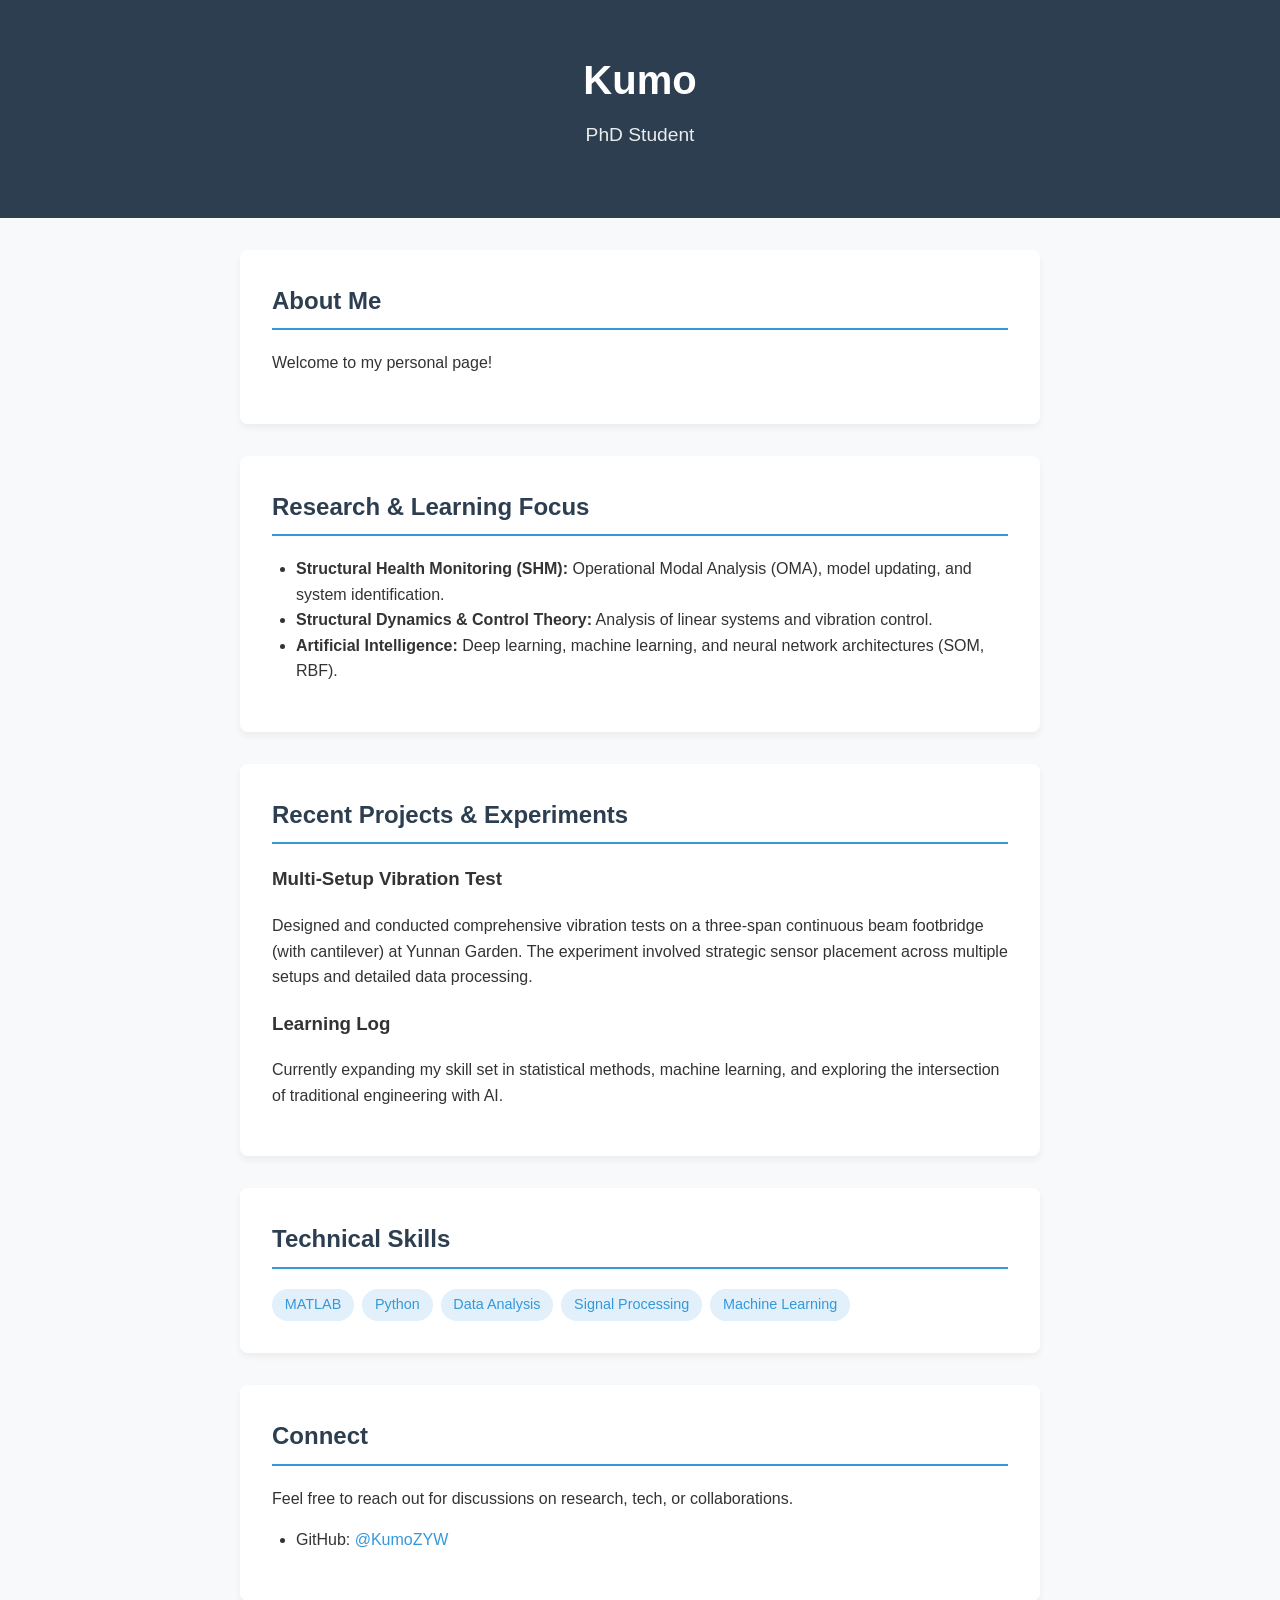
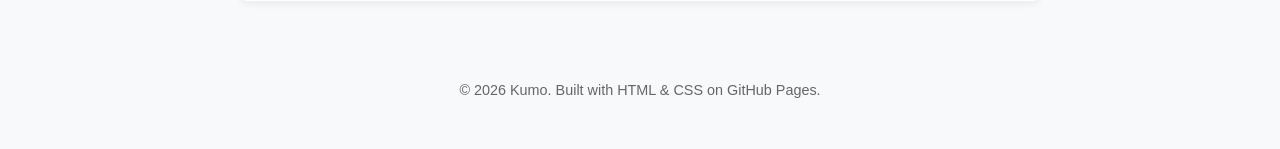
==== index.html @ 6eba7d0b "test Updated personal information and GitHub username." ====
<!DOCTYPE html>
<html lang="zh-CN">
<head>
    <meta charset="UTF-8">
    <meta name="viewport" content="width=device-width, initial-scale=1.0">
    <title>Kumo</title>
    <style>
        :root {
            --primary-color: #2c3e50;
            --secondary-color: #3498db;
            --bg-color: #f8f9fa;
            --text-color: #333;
            --card-bg: #ffffff;
        }
        
        body {
            font-family: 'Segoe UI', Tahoma, Geneva, Verdana, sans-serif;
            line-height: 1.6;
            color: var(--text-color);
            background-color: var(--bg-color);
            margin: 0;
            padding: 0;
        }

        header {
            background-color: var(--primary-color);
            color: white;
            text-align: center;
            padding: 3rem 1rem;
        }

        header h1 {
            margin: 0;
            font-size: 2.5rem;
        }

        header p {
            font-size: 1.2rem;
            opacity: 0.9;
            margin-top: 0.5rem;
        }

        .container {
            max-width: 800px;
            margin: 2rem auto;
            padding: 0 1.5rem;
        }

        .card {
            background: var(--card-bg);
            border-radius: 8px;
            padding: 2rem;
            margin-bottom: 2rem;
            box-shadow: 0 4px 6px rgba(0,0,0,0.05);
            transition: transform 0.3s ease;
        }

        .card:hover {
            transform: translateY(-5px);
        }

        h2 {
            color: var(--primary-color);
            border-bottom: 2px solid var(--secondary-color);
            padding-bottom: 0.5rem;
            margin-top: 0;
        }

        .tag-container {
            display: flex;
            flex-wrap: wrap;
            gap: 0.5rem;
            margin-top: 1rem;
        }

        .tag {
            background-color: #e1f0fa;
            color: var(--secondary-color);
            padding: 0.3rem 0.8rem;
            border-radius: 20px;
            font-size: 0.9rem;
            font-weight: 500;
        }

        ul {
            padding-left: 1.5rem;
        }

        a {
            color: var(--secondary-color);
            text-decoration: none;
        }

        a:hover {
            text-decoration: underline;
        }

        footer {
            text-align: center;
            padding: 2rem;
            color: #666;
            font-size: 0.9rem;
        }
    </style>
</head>
<body>

    <header>
        <h1>Kumo</h1>
        <p>PhD Student</p>
    </header>

    <div class="container">
        <section class="card">
            <h2>About Me</h2>
            <p>Welcome to my personal page! </p>
        </section>

        <section class="card">
            <h2>Research & Learning Focus</h2>
            <ul>
                <li><strong>Structural Health Monitoring (SHM):</strong> Operational Modal Analysis (OMA), model updating, and system identification.</li>
                <li><strong>Structural Dynamics & Control Theory:</strong> Analysis of linear systems and vibration control.</li>
                <li><strong>Artificial Intelligence:</strong> Deep learning, machine learning, and neural network architectures (SOM, RBF).</li>
            </ul>
        </section>

        <section class="card">
            <h2>Recent Projects & Experiments</h2>
            <h3>Multi-Setup Vibration Test</h3>
            <p>Designed and conducted comprehensive vibration tests on a three-span continuous beam footbridge (with cantilever) at Yunnan Garden. The experiment involved strategic sensor placement across multiple setups and detailed data processing.</p>
            
            <h3>Learning Log</h3>
            <p>Currently expanding my skill set in statistical methods, machine learning, and exploring the intersection of traditional engineering with AI.</p>
        </section>

        <section class="card">
            <h2>Technical Skills</h2>
            <div class="tag-container">
                <span class="tag">MATLAB</span>
                <span class="tag">Python</span>
                <span class="tag">Data Analysis</span>
                <span class="tag">Signal Processing</span>
                <span class="tag">Machine Learning</span>
            </div>
        </section>

        <section class="card">
            <h2>Connect</h2>
            <p>Feel free to reach out for discussions on research, tech, or collaborations.</p>
            <ul>
                <li>GitHub: <a href="https://github.com/KumoZYW">@KumoZYW</a></li>
            </ul>
        </section>
    </div>

    <footer>
        <p>&copy; 2026 Kumo. Built with HTML & CSS on GitHub Pages.</p>
    </footer>

</body>
</html>
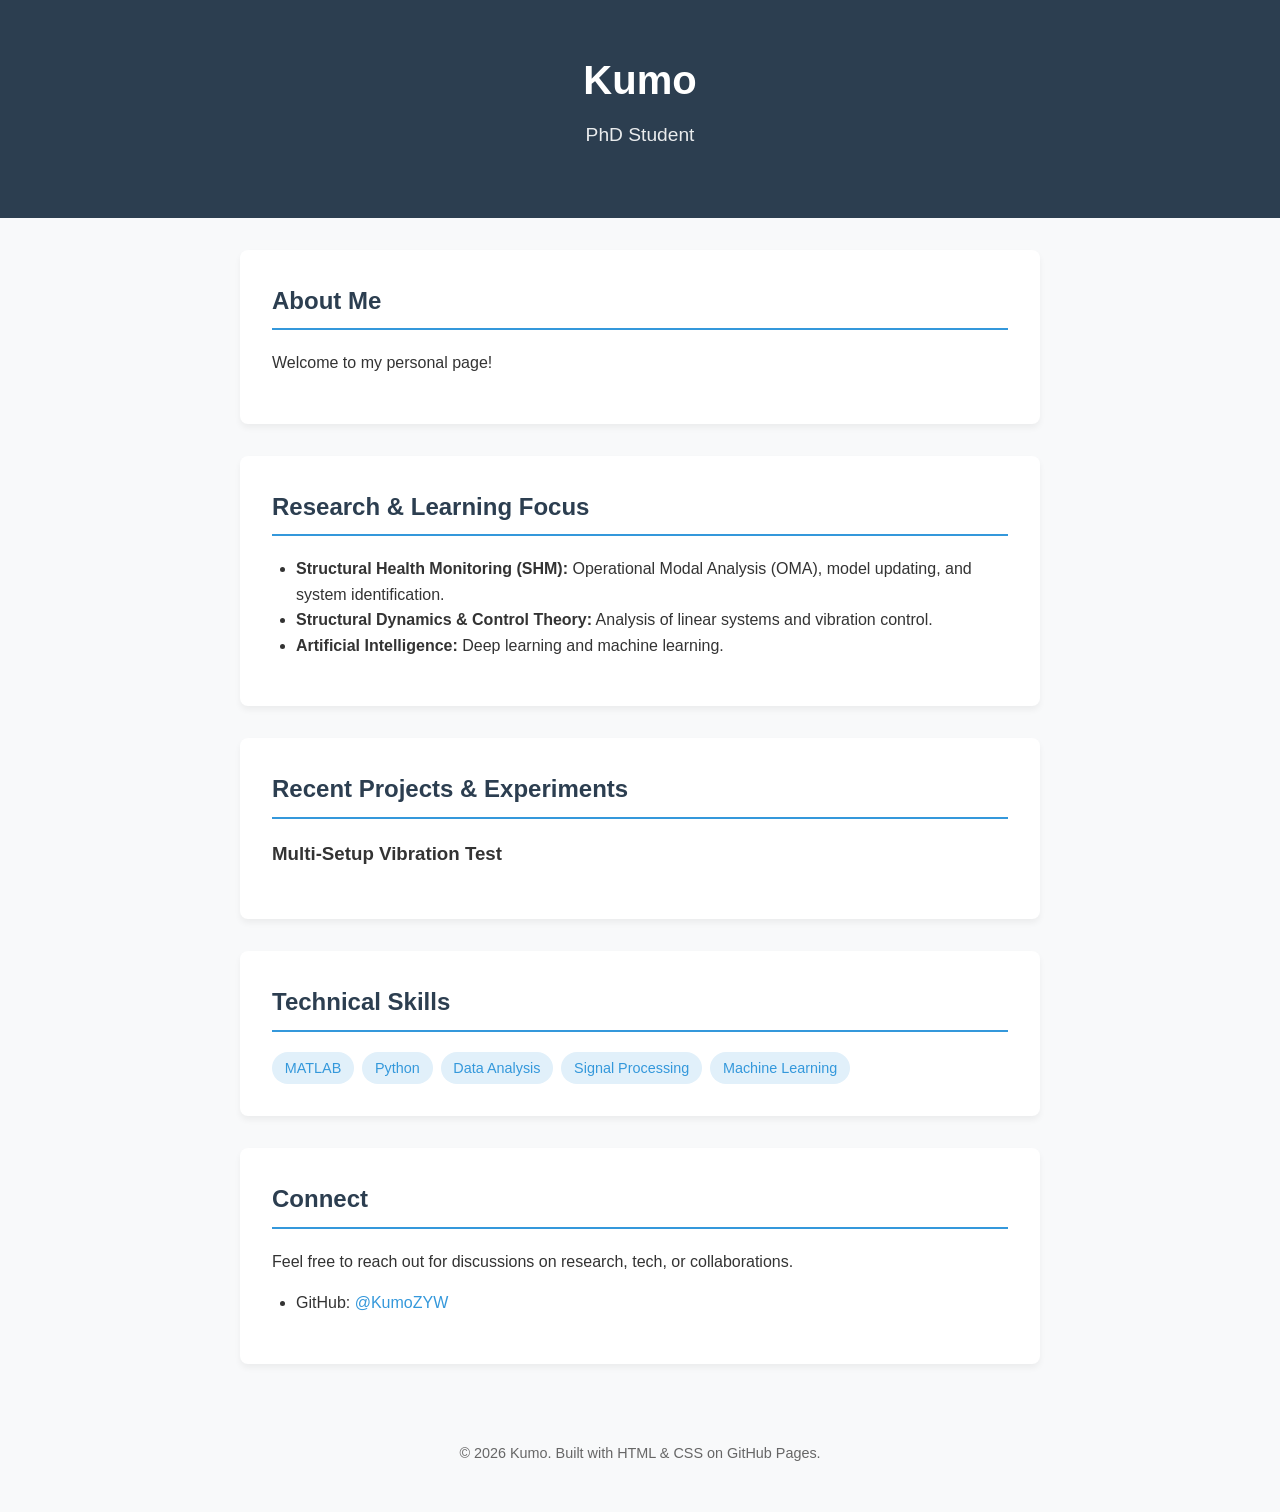
==== commit 6858c7c6: "testing" ====
--- a/index.html
+++ b/index.html
@@ -3,7 +3,7 @@
 <head>
     <meta charset="UTF-8">
     <meta name="viewport" content="width=device-width, initial-scale=1.0">
-    <title>Kumo</title>
+    <title>施工中🚧</title>
     <style>
         :root {
             --primary-color: #2c3e50;
@@ -121,17 +121,13 @@
             <ul>
                 <li><strong>Structural Health Monitoring (SHM):</strong> Operational Modal Analysis (OMA), model updating, and system identification.</li>
                 <li><strong>Structural Dynamics & Control Theory:</strong> Analysis of linear systems and vibration control.</li>
-                <li><strong>Artificial Intelligence:</strong> Deep learning, machine learning, and neural network architectures (SOM, RBF).</li>
+                <li><strong>Artificial Intelligence:</strong> Deep learning and machine learning.</li>
             </ul>
         </section>
 
         <section class="card">
             <h2>Recent Projects & Experiments</h2>
             <h3>Multi-Setup Vibration Test</h3>
-            <p>Designed and conducted comprehensive vibration tests on a three-span continuous beam footbridge (with cantilever) at Yunnan Garden. The experiment involved strategic sensor placement across multiple setups and detailed data processing.</p>
-            
-            <h3>Learning Log</h3>
-            <p>Currently expanding my skill set in statistical methods, machine learning, and exploring the intersection of traditional engineering with AI.</p>
         </section>
 
         <section class="card">
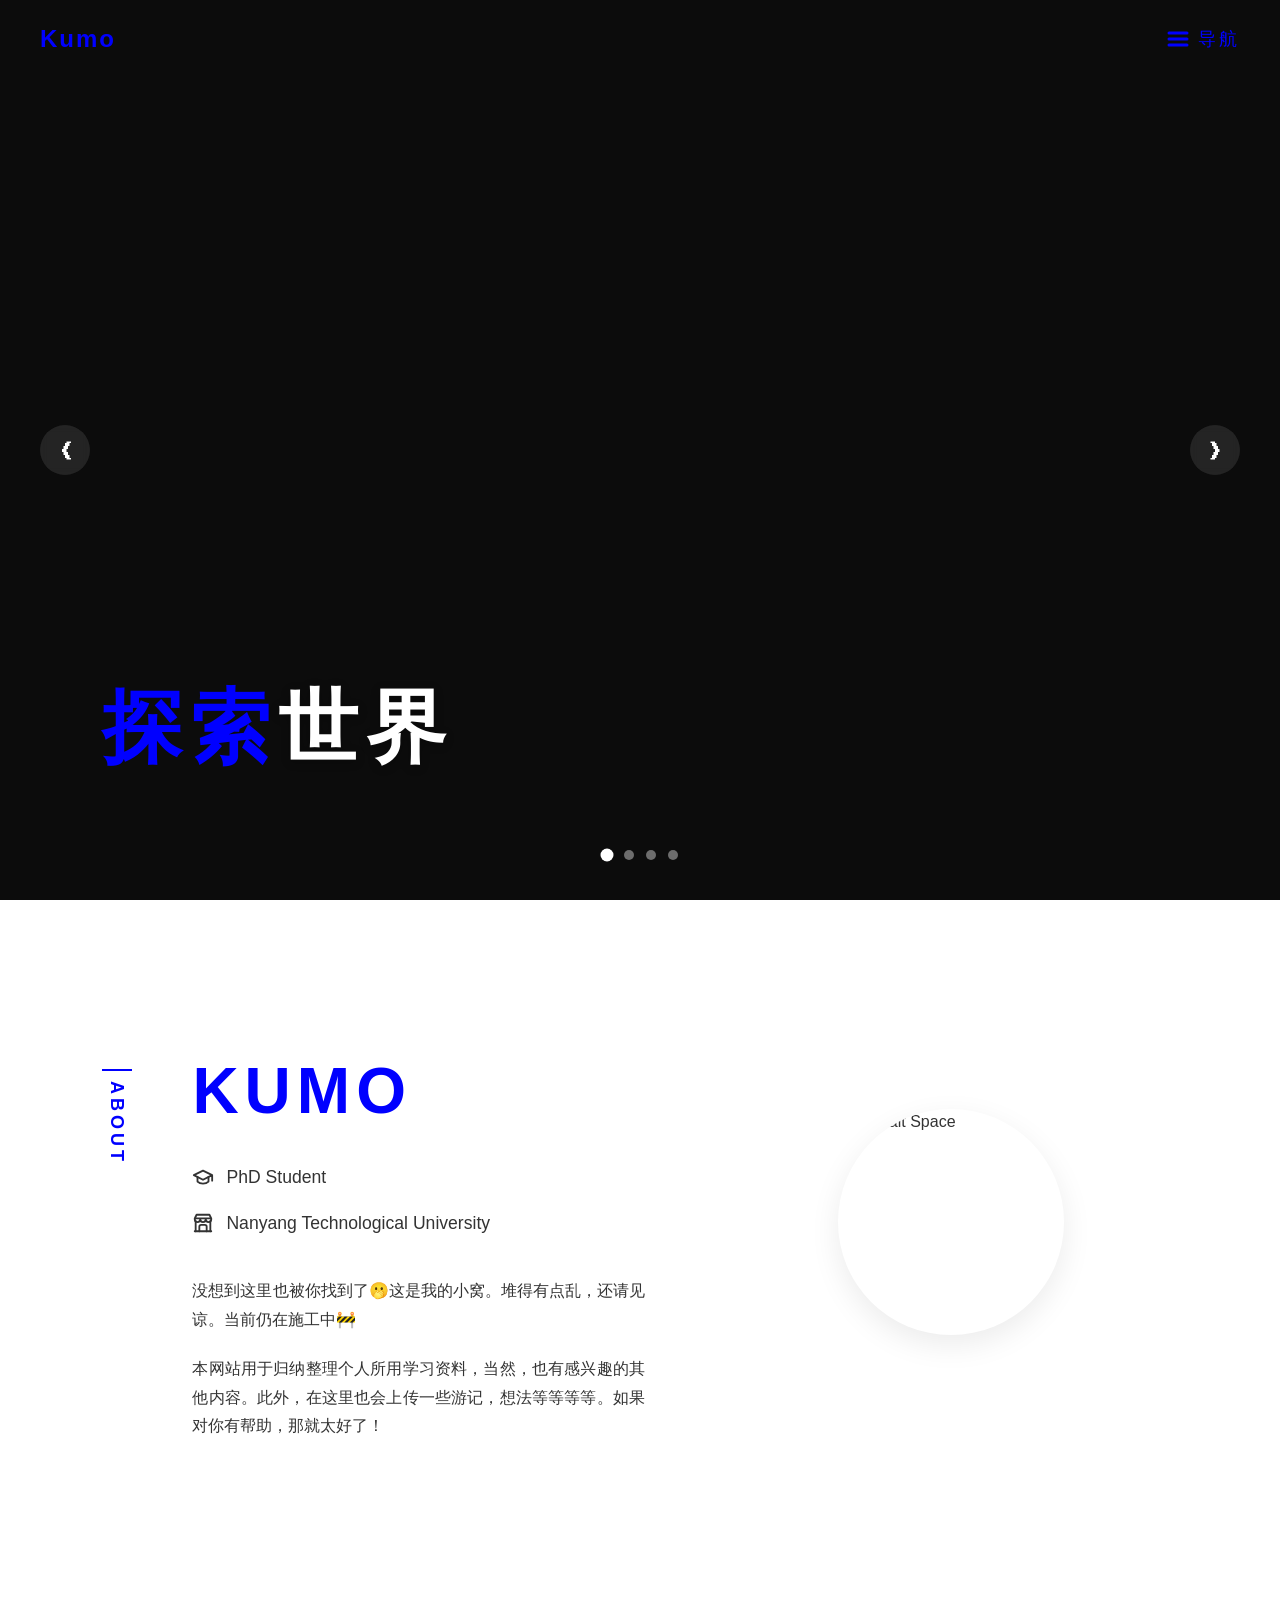
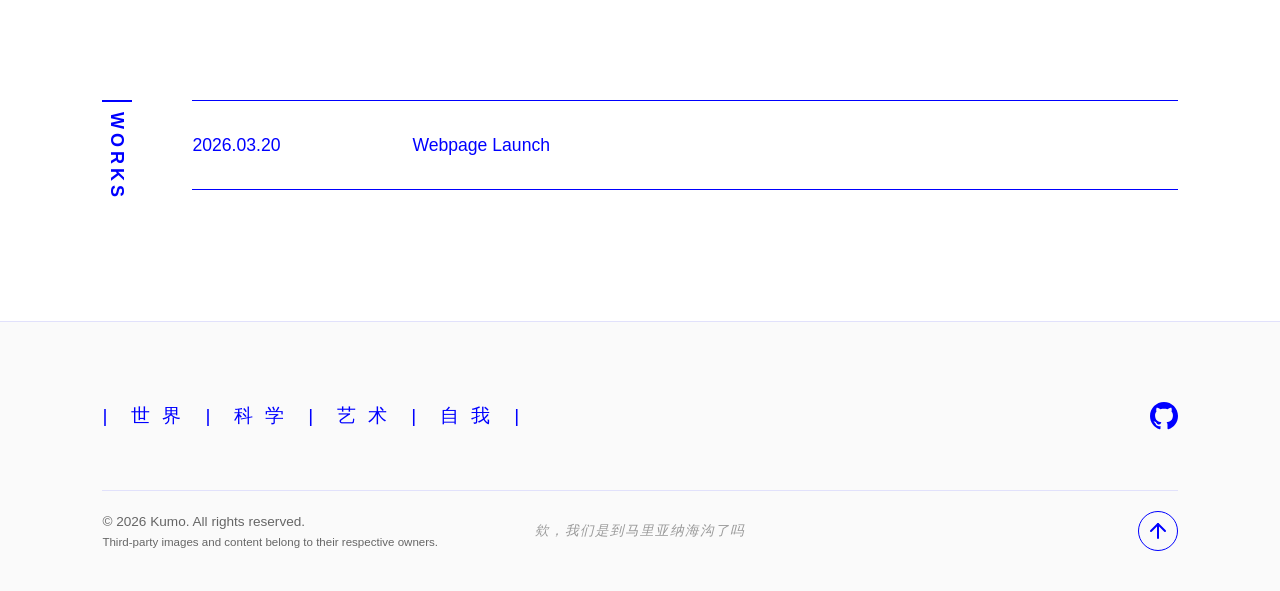
==== commit 06155bc4: "Add files via upload" ====
--- a/index.html
+++ b/index.html
@@ -1,158 +1,1339 @@
-<!DOCTYPE html>
-<html lang="zh-CN">
-<head>
-    <meta charset="UTF-8">
-    <meta name="viewport" content="width=device-width, initial-scale=1.0">
-    <title>施工中🚧</title>
-    <style>
-        :root {
-            --primary-color: #2c3e50;
-            --secondary-color: #3498db;
-            --bg-color: #f8f9fa;
-            --text-color: #333;
-            --card-bg: #ffffff;
-        }
-        
-        body {
-            font-family: 'Segoe UI', Tahoma, Geneva, Verdana, sans-serif;
-            line-height: 1.6;
-            color: var(--text-color);
-            background-color: var(--bg-color);
-            margin: 0;
-            padding: 0;
-        }
-
-        header {
-            background-color: var(--primary-color);
-            color: white;
-            text-align: center;
-            padding: 3rem 1rem;
-        }
-
-        header h1 {
-            margin: 0;
-            font-size: 2.5rem;
-        }
-
-        header p {
-            font-size: 1.2rem;
-            opacity: 0.9;
-            margin-top: 0.5rem;
-        }
-
-        .container {
-            max-width: 800px;
-            margin: 2rem auto;
-            padding: 0 1.5rem;
-        }
-
-        .card {
-            background: var(--card-bg);
-            border-radius: 8px;
-            padding: 2rem;
-            margin-bottom: 2rem;
-            box-shadow: 0 4px 6px rgba(0,0,0,0.05);
-            transition: transform 0.3s ease;
-        }
-
-        .card:hover {
-            transform: translateY(-5px);
-        }
-
-        h2 {
-            color: var(--primary-color);
-            border-bottom: 2px solid var(--secondary-color);
-            padding-bottom: 0.5rem;
-            margin-top: 0;
-        }
-
-        .tag-container {
-            display: flex;
-            flex-wrap: wrap;
-            gap: 0.5rem;
-            margin-top: 1rem;
-        }
-
-        .tag {
-            background-color: #e1f0fa;
-            color: var(--secondary-color);
-            padding: 0.3rem 0.8rem;
-            border-radius: 20px;
-            font-size: 0.9rem;
-            font-weight: 500;
-        }
-
-        ul {
-            padding-left: 1.5rem;
-        }
-
-        a {
-            color: var(--secondary-color);
-            text-decoration: none;
-        }
-
-        a:hover {
-            text-decoration: underline;
-        }
-
-        footer {
-            text-align: center;
-            padding: 2rem;
-            color: #666;
-            font-size: 0.9rem;
-        }
-    </style>
-</head>
-<body>
-
-    <header>
-        <h1>Kumo</h1>
-        <p>PhD Student</p>
-    </header>
-
-    <div class="container">
-        <section class="card">
-            <h2>About Me</h2>
-            <p>Welcome to my personal page! </p>
-        </section>
-
-        <section class="card">
-            <h2>Research & Learning Focus</h2>
-            <ul>
-                <li><strong>Structural Health Monitoring (SHM):</strong> Operational Modal Analysis (OMA), model updating, and system identification.</li>
-                <li><strong>Structural Dynamics & Control Theory:</strong> Analysis of linear systems and vibration control.</li>
-                <li><strong>Artificial Intelligence:</strong> Deep learning and machine learning.</li>
-            </ul>
-        </section>
-
-        <section class="card">
-            <h2>Recent Projects & Experiments</h2>
-            <h3>Multi-Setup Vibration Test</h3>
-        </section>
-
-        <section class="card">
-            <h2>Technical Skills</h2>
-            <div class="tag-container">
-                <span class="tag">MATLAB</span>
-                <span class="tag">Python</span>
-                <span class="tag">Data Analysis</span>
-                <span class="tag">Signal Processing</span>
-                <span class="tag">Machine Learning</span>
-            </div>
-        </section>
-
-        <section class="card">
-            <h2>Connect</h2>
-            <p>Feel free to reach out for discussions on research, tech, or collaborations.</p>
-            <ul>
-                <li>GitHub: <a href="https://github.com/KumoZYW">@KumoZYW</a></li>
-            </ul>
-        </section>
-    </div>
-
-    <footer>
-        <p>&copy; 2026 Kumo. Built with HTML & CSS on GitHub Pages.</p>
-    </footer>
-
-</body>
-</html>
+<!DOCTYPE html>
+<html lang="zh-CN">
+
+<head>
+    <meta charset="UTF-8">
+    <meta name="viewport" content="width=device-width, initial-scale=1.0">
+    <link rel="icon" type="image/png" href="./images/index/star.png">
+    <title>欢迎来到我的小窝</title>
+    <style>
+        /* 基础重置与全局样式 */
+        @font-face {
+            font-family: 'WangXiZhi';
+            src: url('./fonts/wangxizhi-subset.woff2') format('woff2');
+            font-weight: normal;
+            font-style: normal;
+            font-display: swap;
+            /* 优化加载体验 */
+        }
+
+        /* --- 隐藏滚动条 --- */
+        html,
+        body {
+            scrollbar-width: none;
+            /* 针对 Firefox */
+            -ms-overflow-style: none;
+            /* 针对 IE 和 Edge */
+            font-family: 'Helvetica Neue', Arial, sans-serif;
+            color: #333;
+            background-color: #fafafa;
+            line-height: 1.6;
+            width: 100%;
+            overflow-x: hidden;
+        }
+
+        html::-webkit-scrollbar,
+        body::-webkit-scrollbar {
+            display: none;
+            /* 针对 Chrome, Safari 和 Opera */
+        }
+
+        * {
+            margin: 0;
+            padding: 0;
+            box-sizing: border-box;
+        }
+
+        .no-scroll {
+            overflow: hidden !important;
+        }
+
+        a {
+            text-decoration: none;
+            color: inherit;
+        }
+
+        /* ----------------------------------
+            页面主容器
+            ---------------------------------- */
+        .main-wrapper {
+            position: relative;
+            width: 100%;
+            min-height: 100vh;
+            background-color: #fafafa;
+            transition: transform 0.6s cubic-bezier(0.16, 1, 0.3, 1);
+            z-index: 1;
+            overflow-x: hidden;
+        }
+
+        .main-wrapper.menu-open {
+            transform: translateX(calc(-100% + 120px));
+            pointer-events: none;
+            user-select: none;
+        }
+
+        .main-wrapper.menu-open #openMenuBtn {
+            opacity: 0;
+            visibility: hidden;
+            transition: opacity 0.3s ease, visibility 0.3s ease;
+        }
+
+        header {
+            position: fixed;
+            top: 0;
+            width: 100%;
+            padding: 20px 40px;
+            display: flex;
+            justify-content: space-between;
+            align-items: center;
+            z-index: 100;
+            transition: background-color 0.3s ease;
+        }
+
+        /* 将 Logo 改为可点击的状态 */
+        .logo {
+            font-size: 24px;
+            font-weight: bold;
+            letter-spacing: 2px;
+            cursor: pointer;
+            transition: opacity 0.3s ease;
+            color: #0000ff;
+        }
+
+        .logo:hover {
+            opacity: 0.7;
+        }
+
+        .menu-btn {
+            display: flex;
+            align-items: center;
+            gap: 8px;
+            font-size: 18px;
+            color: #0000ff;
+            cursor: pointer;
+            transition: opacity 0.3s ease, visibility 0.3s ease;
+            letter-spacing: 3px;
+        }
+
+        .menu-btn:hover {
+            opacity: 0.7;
+        }
+
+        .menu-icon-svg {
+            display: block;
+            transition: transform 0.3s ease, opacity 0.3s ease;
+        }
+
+        /* 滑鼠悬停时，图标稍微向右移动一点点，增加互动感 */
+        .menu-btn:hover .menu-icon-svg {
+            transform: translateX(3px);
+            opacity: 0.7;
+        }
+
+        /* ----------------------------------
+            点击空白处关闭菜单的遮罩层
+            ---------------------------------- */
+        .menu-overlay {
+            position: fixed;
+            top: 0;
+            left: 0;
+            width: 100%;
+            height: 100vh;
+            background-color: transparent;
+            z-index: 990;
+            visibility: hidden;
+            cursor: w-resize;
+        }
+
+        .menu-overlay.active {
+            visibility: visible;
+        }
+
+        /* ----------------------------------
+            侧滑抽屉菜单 (Side Menu)
+            ---------------------------------- */
+        .side-menu {
+            position: fixed;
+            top: 0;
+            right: 0;
+            width: calc(100% - 90px);
+            height: 100vh;
+            background-image:
+                /* 半透明黑色遮罩，0.4 是透明度 */
+                linear-gradient(rgba(0, 0, 0, 0.4), rgba(0, 0, 0, 0.4)),
+                url('./images/index/sidemenu.jpg');
+            background-size: cover;
+            /* 让图片按比例缩放，完全填满整个侧边栏 */
+            background-position: center;
+            /* 保证图片始终居中显示 */
+            background-repeat: no-repeat;
+            /* 防止图片不够大时重复平铺 */
+            color: white;
+            z-index: 999;
+            display: flex;
+            flex-direction: column;
+            border-top-left-radius: 24px;
+            box-shadow: -10px 0 40px rgba(0, 0, 0, 0.15);
+            transform: translateX(100%);
+            visibility: hidden;
+            transition: transform 0.6s cubic-bezier(0.16, 1, 0.3, 1), visibility 0.6s;
+            overflow: hidden;
+        }
+
+        .side-menu.active {
+            transform: translateX(0);
+            visibility: visible;
+        }
+
+        .menu-header {
+            padding: 20px 40px;
+            display: flex;
+            justify-content: space-between;
+            align-items: center;
+            position: relative;
+            z-index: 10;
+        }
+
+        .close-btn {
+            display: flex;
+            align-items: center;
+            gap: 8px;
+            font-size: 18px;
+            color: white;
+            cursor: pointer;
+            transition: opacity 0.3s ease;
+            letter-spacing: 3px;
+        }
+
+        .close-btn:hover {
+            opacity: 0.7;
+        }
+
+        .close-icon-svg {
+            display: block;
+            transition: transform 0.2s ease;
+        }
+
+        /* 增加一点互动细节：悬停时让叉叉稍微旋转 */
+        .close-btn:hover .close-icon-svg {
+            transform: rotate(720deg);
+        }
+
+        /* ----------------------------------
+        侧边栏左侧花体字标语
+        ---------------------------------- */
+        .menu-slogan {
+            position: absolute;
+            left: 8vw;
+            top: 50%;
+            transform: translateY(-50%);
+            font-family: 'WangXiZhi', 'KaiTi', 'STKaiti', serif;
+            font-size: clamp(2.5rem, 4vw, 4.5rem);
+            color: rgba(255, 255, 255, 0.7);
+            pointer-events: none;
+
+            /* 改为弹性盒子，让两行文字竖向排列 */
+            display: flex;
+            flex-direction: column;
+            gap: 15px;
+            letter-spacing: 4px;
+        }
+
+        /* 给每一行单独设置初始遮罩 */
+        .slogan-line {
+            clip-path: inset(0 100% 0 0);
+            /* 每行的书写速度设为 1.2 秒 */
+            transition: clip-path 1.2s cubic-bezier(0.4, 0, 0.2, 1);
+            padding: 0 20px;
+            /* 把文字往左拉回 20px，抵消掉 padding 造成的错位 */
+            margin-left: -20px;
+            white-space: nowrap;
+            /* 确保文字绝对不换行 */
+        }
+
+        .slogan-line:nth-child(2) {
+            transform: translateX(2em);
+        }
+
+        .alt-char {
+            font-feature-settings: "aalt" 1;
+
+            /* 可选微调 */
+            /* font-size: 1.1em; */
+            /* transform: translateX(-2px) translateY(2px); */
+            display: inline-block;
+        }
+
+        /* 侧边栏打开时，依次撤掉遮罩 */
+        /* 第一行：延迟 0.4 秒开始写 */
+        .side-menu.active .slogan-line:nth-child(1) {
+            clip-path: inset(0 0 0 0);
+            transition-delay: 0.4s;
+        }
+
+        /* 第二行：延迟 1.2 秒开始写 */
+        .side-menu.active .slogan-line:nth-child(2) {
+            clip-path: inset(0 0 0 0);
+            transition-delay: 1.2s;
+        }
+
+        /* 移动端适配 */
+        @media (max-width: 960px) {
+            .menu-slogan {
+                top: auto;
+                bottom: 80px;
+                left: 40px;
+                transform: none;
+                font-size: 2rem;
+                gap: 5px;
+                /* 手机上两行字稍微凑近一点 */
+            }
+        }
+
+        .menu-content {
+            flex: 1;
+            display: flex;
+            flex-direction: column;
+            justify-content: center;
+            padding-left: clamp(40px, 57%, 1000px);
+            min-height: max-content;
+            padding-right: 40px;
+            margin-top: 0vh;
+            /* 调整顶部间距 */
+        }
+
+        .nav-label {
+            font-size: 12px;
+            letter-spacing: 1px;
+            margin-bottom: 20px;
+            display: block;
+        }
+
+        .large-links {
+            display: flex;
+            flex-direction: column;
+            gap: 15px;
+            margin-bottom: 50px;
+        }
+
+        .large-links a {
+            font-size: clamp(2.5rem, 5vw, 3.5rem);
+            font-weight: 300;
+            letter-spacing: 10px;
+            transition: transform 0.3s ease, opacity 0.3s ease;
+            transform-origin: left center;
+            display: inline-block;
+            white-space: nowrap;
+            outline: none;
+            -webkit-tap-highlight-color: transparent;
+        }
+
+        .large-links a:hover {
+            transform: translateX(20px);
+            opacity: 0.7;
+        }
+
+        /* 底部区域 */
+        .bottom-links {
+            display: flex;
+            flex-direction: column;
+            gap: 10px;
+            margin-left: 10px;
+
+        }
+
+        /* 统一控制字号和样式 */
+        .about-link,
+        .contact-text {
+            font-size: 1.2rem;
+            font-weight: 300;
+            letter-spacing: 6px;
+            color: white;
+            text-decoration: none;
+            display: inline-block;
+        }
+
+        .about-link {
+            transition: opacity 0.3s ease;
+        }
+
+        .about-link:hover {
+            opacity: 0.7;
+        }
+
+        /* 让“联系我”与 Github 图标在同一行 */
+        .contact-row {
+            display: flex;
+            align-items: center;
+            gap: 60px;
+            /* 文字与图标之间的左右间距 */
+        }
+
+        .github-icon {
+            display: flex;
+            align-items: center;
+            color: white;
+            transition: opacity 0.3s ease;
+        }
+
+        .github-icon:hover {
+            opacity: 0.7;
+        }
+
+        /* ----------------------------------
+            轮播图 (Hero Carousel) 
+            ---------------------------------- */
+        .hero {
+            position: relative;
+            height: 100vh;
+            width: 100%;
+            overflow: hidden;
+            background-color: #111;
+        }
+
+        .carousel-track {
+            position: relative;
+            width: 100%;
+            height: 100%;
+        }
+
+        .carousel-slide {
+            position: absolute;
+            top: 0;
+            left: 0;
+            width: 100%;
+            height: 100%;
+            opacity: 0;
+            transition: opacity 0.8s ease-in-out;
+            color: white;
+            background-size: cover;
+            background-position: center;
+            background-repeat: no-repeat;
+            z-index: 1;
+            text-decoration: none;
+        }
+
+        .carousel-slide.active {
+            opacity: 1;
+            z-index: 2;
+        }
+
+        /* 固定不动的蓝色“探索”字样 */
+        .static-hero-title {
+            position: absolute;
+            bottom: 12%;
+            left: 8%;
+            font-size: clamp(3rem, 8vw, 5rem);
+            font-weight: bold;
+            letter-spacing: 8px;
+            color: #0000ff;
+            z-index: 10;
+            margin: 0;
+            pointer-events: none;
+        }
+
+        /* 动态变化的部分字样 (世界、科学...) */
+        .slide-title {
+            position: absolute;
+            bottom: 12%;
+            left: 8%;
+            font-size: clamp(3rem, 8vw, 5rem);
+            font-weight: bold;
+            letter-spacing: 8px;
+            margin: 0;
+            color: white;
+            text-shadow: 0 2px 10px rgba(0, 0, 0, 0.3);
+        }
+
+        /* 占位符类，用来隐藏每张图里前面的“探索”两字，推移后边的字 */
+        .hidden-placeholder {
+            visibility: hidden;
+        }
+
+        /* 左右箭头 */
+        .carousel-arrow {
+            position: absolute;
+            top: 50%;
+            transform: translateY(-50%);
+            background: rgba(255, 255, 255, 0.1);
+            color: white;
+            border: none;
+            width: 50px;
+            height: 50px;
+            border-radius: 50%;
+            font-size: 24px;
+            cursor: pointer;
+            z-index: 10;
+            transition: background 0.3s ease;
+            display: flex;
+            justify-content: center;
+            align-items: center;
+            backdrop-filter: blur(4px);
+        }
+
+        .carousel-arrow:hover {
+            background: rgba(255, 255, 255, 0.4);
+        }
+
+        .arrow-left {
+            left: 40px;
+        }
+
+        .arrow-right {
+            right: 40px;
+        }
+
+        /* 底部指示点 */
+        .carousel-dots {
+            position: absolute;
+            bottom: 40px;
+            left: 50%;
+            transform: translateX(-50%);
+            display: flex;
+            gap: 12px;
+            z-index: 10;
+        }
+
+        .dot {
+            width: 10px;
+            height: 10px;
+            background-color: rgba(255, 255, 255, 0.4);
+            border-radius: 50%;
+            cursor: pointer;
+            transition: background-color 0.3s ease, transform 0.3s ease;
+        }
+
+        .dot:hover {
+            background-color: rgba(255, 255, 255, 0.8);
+        }
+
+        .dot.active {
+            background-color: white;
+            transform: scale(1.3);
+        }
+
+        /* ----------------------------------
+            通用动画类
+            ---------------------------------- */
+        .reveal {
+            opacity: 0;
+            transform: translateY(40px);
+            transition: all 0.8s cubic-bezier(0.5, 0, 0, 1);
+        }
+
+        .reveal.active {
+            opacity: 1;
+            transform: translateY(0);
+        }
+
+        /* ----------------------------------
+            全新的 About 模块
+            ---------------------------------- */
+        .about-module {
+            background-color: #fff;
+            padding: 120px 8vw;
+            min-height: 80vh;
+            display: flex;
+            align-items: center;
+        }
+
+        .about-container {
+            display: flex;
+            gap: 60px;
+            max-width: 1400px;
+            margin: 0 auto;
+            align-items: stretch;
+            width: 100%;
+        }
+
+        /* 左侧竖向文本和横线区 */
+        .about-sidebar {
+            flex: 0 0 30px;
+            display: flex;
+            flex-direction: column;
+            align-items: center;
+            /* 调整 padding-top 来将横线对齐 Kumo 标题文本顶部 */
+            padding-top: 10px;
+            gap: 10px;
+            /* 线和文字之间的距离 */
+        }
+
+        .sidebar-line {
+            width: 100%;
+            /* 横线宽度填满侧边栏区域（30px） */
+            height: 2px;
+            background-color: #0000ff;
+            /* 蓝色 */
+        }
+
+        .sidebar-text {
+            writing-mode: vertical-rl;
+            color: #0000ff;
+            font-size: 18px;
+            font-weight: 700;
+            letter-spacing: 4px;
+            text-transform: uppercase;
+            transform: translateX(-1px);
+        }
+
+        /* 中间文字内容区 */
+        .about-content {
+            flex: 1;
+            display: flex;
+            flex-direction: column;
+            padding-right: 20px;
+        }
+
+        .main-title {
+            font-size: clamp(2.5rem, 5vw, 4rem);
+            color: #0000ff;
+            /* 蓝色 */
+            text-transform: uppercase;
+            letter-spacing: 6px;
+            margin-bottom: 40px;
+            line-height: 1;
+            /* 消除标题默认 margin-top，便于通过侧边栏对齐横线 */
+            margin-top: 0;
+        }
+
+        .info-list {
+            display: flex;
+            flex-direction: column;
+            gap: 18px;
+            margin-bottom: 40px;
+        }
+
+        .info-item {
+            display: flex;
+            align-items: center;
+            gap: 12px;
+            color: #333;
+            /* 灰色 */
+            font-size: 1.1rem;
+            font-weight: 500;
+        }
+
+        .info-icon {
+            width: 22px;
+            height: 22px;
+            color: #333;
+        }
+
+        .text-description p {
+            color: #333;
+            /* 灰色 */
+            font-size: 1rem;
+            line-height: 1.8;
+            margin-bottom: 20px;
+            text-align: justify;
+        }
+
+        /* 右侧肖像图区域 */
+        .about-image-wrapper {
+            flex: 1;
+            max-width: 45%;
+            display: flex;
+            align-items: start;
+            /* 让照片容器顶部对齐其他内容顶部 */
+            justify-content: center;
+            padding-top: 0px;
+            /* 如果需要可以调整顶部留白 */
+        }
+
+        .portrait-img {
+            width: 50%;
+            height: auto;
+            max-width: 100%;
+            aspect-ratio: 1 / 1;
+            object-fit: cover;
+            border-radius: 50%;
+            box-shadow: 0 10px 30px rgba(0, 0, 0, 0.08);
+            transition: transform 0.6s ease;
+            margin-top: 50px;
+        }
+
+        .portrait-img:hover {
+            transform: scale(1.02);
+        }
+
+        /* 响应式调整 */
+        @media (max-width: 960px) {
+            .about-container {
+                flex-direction: column;
+                gap: 40px;
+            }
+
+            .about-sidebar {
+                flex: none;
+                padding-top: 0;
+                flex-direction: row;
+                /* 在移动端将线和字排成一行 */
+                align-items: center;
+            }
+
+            .sidebar-line {
+                width: 30px;
+                /* 在移动端线恢复为水平且长度固定 */
+                height: 2px;
+            }
+
+            .sidebar-text {
+                writing-mode: horizontal-tb;
+                transform: none;
+            }
+
+            .about-image-wrapper {
+                max-width: 100%;
+                order: -1;
+                /* 在移动端让图片排在上方 */
+                padding-top: 0;
+            }
+
+            .about-content {
+                padding-right: 0;
+            }
+        }
+
+        /* ----------------------------------
+            全新的 Works 模块
+            ---------------------------------- */
+        .works-module {
+            background-color: #fff;
+            padding: 80px 8vw 120px 8vw;
+        }
+
+        .works-container {
+            display: flex;
+            gap: 60px;
+            max-width: 1400px;
+            margin: 0 auto;
+            align-items: flex-start;
+            width: 100%;
+        }
+
+        /* 左侧复用 About 的侧边栏结构，只需调整顶部对齐 */
+        .works-sidebar {
+            flex: 0 0 30px;
+            display: flex;
+            flex-direction: column;
+            align-items: center;
+            padding-top: 0px;
+            /* 调整此值以对齐右侧第一根横线 */
+            gap: 10px;
+        }
+
+        /* 右侧列表区域 */
+        .works-content {
+            flex: 1;
+            display: flex;
+            flex-direction: column;
+        }
+
+        .work-list-item {
+            border-top: 1px solid #0000ff;
+            /* 蓝色分割线 */
+            color: #0000ff;
+        }
+
+        /* 最后一个元素加上底边框 */
+        .work-list-item:last-child {
+            border-bottom: 1px solid #0000ff;
+        }
+
+        /* 列表常驻显示头部 (时间和名称) */
+        .work-header {
+            display: flex;
+            padding: 30px 0;
+            cursor: pointer;
+            font-size: 1.1rem;
+            transition: opacity 0.3s ease;
+        }
+
+        .work-header:hover {
+            opacity: 0.7;
+        }
+
+        .work-author {
+            flex: 0 0 220px;
+            /* 控制列的宽度 */
+            font-weight: 500;
+        }
+
+        .work-name {
+            flex: 1;
+            font-weight: 500;
+        }
+
+        .work-date {
+            flex: 0 0 150px;
+            font-weight: 500;
+        }
+
+        /* 隐藏的展开内容区 (使用 grid 动画实现平滑展开) */
+        .work-body {
+            display: grid;
+            grid-template-rows: 0fr;
+            transition: grid-template-rows 0.5s cubic-bezier(0.16, 1, 0.3, 1);
+        }
+
+        .work-body-inner {
+            overflow: hidden;
+            display: flex;
+            justify-content: flex-end;
+            /* 将图片推到右半边 */
+        }
+
+        /* 鼠标悬停在 item 上时展开 */
+        .work-list-item:hover .work-body {
+            grid-template-rows: 1fr;
+        }
+
+        /* 照片容器占右半部分 */
+        .work-img-wrapper {
+            width: 50%;
+            padding-bottom: 30px;
+            /* 给下方留点空隙 */
+        }
+
+        .work-list-item-link {
+            text-decoration: none;
+            /* 去掉下划线 */
+            color: inherit;
+            /* 继承父级颜色，保持原样 */
+            display: block;
+            /* 让链接撑满整个项目宽度 */
+        }
+
+        .work-img-wrapper img {
+            height: 250px;
+            width: auto;
+            aspect-ratio: 16 / 9;
+            object-fit: cover;
+            border-radius: 5px;
+            /*添加圆角属性 */
+            display: block;
+            margin-left: auto;
+        }
+
+        /* Works 模块响应式调整 */
+        @media (max-width: 960px) {
+            .works-container {
+                flex-direction: column;
+                gap: 40px;
+            }
+
+            .works-sidebar {
+                flex: none;
+                flex-direction: row;
+                padding-top: 0;
+                align-items: center;
+            }
+
+            .work-header {
+                flex-direction: column;
+                gap: 10px;
+                padding: 20px 0;
+            }
+
+            .work-author,
+            .work-date {
+                flex: none;
+                font-size: 0.9rem;
+            }
+
+            .work-img-wrapper {
+                width: 100%;
+                height: auto;
+                /* 移动端图片占满全宽 */
+            }
+        }
+
+        /* ----------------------------------
+            页脚模块 (Footer)
+            ---------------------------------- */
+        .site-footer {
+            background-color: #fafafa;
+            /* 和网页主体背景色保持一致 */
+            padding: 80px 8vw 40px 8vw;
+            color: #0000ff;
+            border-top: 1px solid rgba(0, 0, 255, 0.1);
+        }
+
+        .footer-top {
+            display: flex;
+            justify-content: space-between;
+            align-items: center;
+            padding-bottom: 60px;
+            margin-bottom: 20px;
+            border-bottom: 1px solid rgba(0, 0, 255, 0.1);
+        }
+
+        /* 导航链接 */
+        .footer-nav {
+            display: flex;
+            align-items: center;
+            gap: 0;
+            /* 设为 0，让蓝色色块精准起止于 | */
+            font-size: 1.2rem;
+            font-weight: 500;
+        }
+
+        .footer-nav .pipe {
+            color: #0000ff;
+            font-weight: 300;
+            margin: 0;
+            padding: 0;
+            line-height: 1;
+            /* 取消默认行高的干扰，确保对齐 */
+        }
+
+        .footer-nav a {
+            color: #0000ff;
+            text-decoration: none;
+
+            /*  控制 | 到文字的空隙。 */
+            padding: 4px 12px;
+
+            /* 增加词内部的字间距 */
+            letter-spacing: 12px;
+
+            /* 为了视觉居中平衡，抵消掉 letter-spacing 在最后一个字右侧产生的额外宽度 */
+            text-indent: 12px;
+
+            position: relative;
+            z-index: 1;
+            transition: color 0.3s ease;
+            line-height: 1;
+            /* 强制行高，让色块高度和 | 严格等高 */
+            display: inline-block;
+        }
+
+        .footer-nav a::before {
+            content: '';
+            position: absolute;
+            top: 0;
+            left: 0;
+            width: 0;
+            height: 100%;
+            background-color: #0000ff;
+            z-index: -1;
+            /* 稍微调整了一下动画曲线，让填满的那一下看起来更有质感 */
+            transition: width 0.35s cubic-bezier(0.16, 1, 0.3, 1);
+        }
+
+        .footer-nav a:hover {
+            color: #ffffff;
+        }
+
+        .footer-nav a:hover::before {
+            width: 100%;
+        }
+
+        /* GitHub 图标 */
+        .footer-social a {
+            color: #0000ff;
+            display: flex;
+            align-items: center;
+            transition: opacity 0.3s ease;
+        }
+
+        .footer-social a:hover {
+            opacity: 0.6;
+        }
+
+        /* 底部信息区 */
+        .footer-bottom {
+            display: flex;
+            justify-content: space-between;
+            align-items: center;
+            position: relative;
+            color: #666;
+            font-size: 0.85rem;
+        }
+
+        .copyright {
+            flex: 1;
+        }
+
+        /* 中间的彩蛋文字 */
+        .mariana-text {
+            position: absolute;
+            left: 50%;
+            transform: translateX(-50%);
+            color: #999;
+            font-style: italic;
+            letter-spacing: 1px;
+        }
+
+        /* 回到顶部按钮 */
+        .back-to-top-btn {
+            display: flex;
+            align-items: center;
+            justify-content: center;
+            width: 40px;
+            height: 40px;
+            border: 1px solid #0000ff;
+            color: #0000ff;
+            border-radius: 50%;
+            cursor: pointer;
+            transition: all 0.3s ease;
+        }
+
+        .back-to-top-btn:hover {
+            background-color: #0000ff;
+            color: #ffffff;
+        }
+
+        /* 页脚响应式调整 */
+        @media (max-width: 960px) {
+            .footer-top {
+                flex-direction: column;
+                gap: 40px;
+            }
+
+            .footer-bottom {
+                flex-direction: column;
+                gap: 20px;
+                text-align: center;
+            }
+
+            .mariana-text {
+                position: static;
+                transform: none;
+            }
+        }
+    </style>
+</head>
+
+<body>
+
+    <div class="main-wrapper" id="mainWrapper">
+
+        <header id="header">
+            <a href="#" class="logo" id="homeLogo">Kumo</a>
+            <div class="menu-btn" id="openMenuBtn">
+                <svg width="24" height="24" viewBox="0 0 24 24" fill="none" stroke="currentColor" stroke-width="3"
+                    stroke-linecap="round" stroke-linejoin="round" class="menu-icon-svg">
+                    <line x1="3" y1="12" x2="21" y2="12"></line>
+                    <line x1="3" y1="6" x2="21" y2="6"></line>
+                    <line x1="3" y1="18" x2="21" y2="18"></line>
+                </svg>
+                导航
+            </div>
+        </header>
+
+        <section class="hero" id="topHero">
+            <h1 class="static-hero-title">探索</h1>
+
+            <div class="carousel-track">
+                <a href="world.html" class="carousel-slide active"
+                    style="background-image: linear-gradient(rgba(0,0,0,0.3), rgba(0,0,0,0.3)), url('./images/index/world.jpg');">
+                    <h1 class="slide-title"><span class="hidden-placeholder">探索</span>世界</h1>
+                </a>
+
+                <a href="science.html" class="carousel-slide"
+                    style="background-image: linear-gradient(rgba(0,0,0,0.3), rgba(0,0,0,0.3)), url('./images/index/science.jpg');">
+                    <h1 class="slide-title"><span class="hidden-placeholder">探索</span>科学</h1>
+                </a>
+
+                <a href="art.html" class="carousel-slide"
+                    style="background-image: linear-gradient(rgba(0,0,0,0.3), rgba(0,0,0,0.3)), url('./images/index/art.jpg');">
+                    <h1 class="slide-title"><span class="hidden-placeholder">探索</span>艺术</h1>
+                </a>
+
+                <a href="humanity.html" class="carousel-slide"
+                    style="background-image: linear-gradient(rgba(0,0,0,0.3), rgba(0,0,0,0.3)), url('./images/index/humanity.jpg');">
+                    <h1 class="slide-title"><span class="hidden-placeholder">探索</span>自我</h1>
+                </a>
+            </div>
+
+            <button class="carousel-arrow arrow-left" id="prevSlide">&#10094;</button>
+            <button class="carousel-arrow arrow-right" id="nextSlide">&#10095;</button>
+
+            <div class="carousel-dots">
+                <div class="dot active" data-index="0"></div>
+                <div class="dot" data-index="1"></div>
+                <div class="dot" data-index="2"></div>
+                <div class="dot" data-index="3"></div>
+            </div>
+        </section>
+
+        <section id="about-module" class="about-module">
+            <div class="about-container">
+
+                <div class="about-sidebar reveal">
+                    <div class="sidebar-line"></div> <span class="sidebar-text">About</span>
+                </div>
+
+                <div class="about-content">
+                    <h2 class="main-title reveal">Kumo</h2>
+
+                    <div class="info-list reveal">
+                        <div class="info-item">
+                            <svg class="info-icon" viewBox="0 0 24 24" fill="none" stroke="currentColor"
+                                stroke-width="2" stroke-linecap="round" stroke-linejoin="round">
+                                <path d="M22 10v6M2 10l10-5 10 5-10 5z"></path>
+                                <path d="M6 12v5c3 3 9 3 12 0v-5"></path>
+                            </svg>
+                            <span>PhD Student</span>
+                        </div>
+                        <div class="info-item">
+                            <svg class="info-icon" viewBox="0 0 24 24" fill="none" stroke="currentColor"
+                                stroke-width="2" stroke-linecap="round" stroke-linejoin="round">
+                                <path d="M3 21h18"></path>
+                                <path
+                                    d="M3 7v1a3 3 0 0 0 6 0v-1m0 1a3 3 0 0 0 6 0v-1m0 1a3 3 0 0 0 6 0v-1h-18l2-4h14l2 4">
+                                </path>
+                                <path d="M4 21v-11"></path>
+                                <path d="M20 21v-11"></path>
+                                <path d="M8 21v-5a2 2 0 0 1 2-2h4a2 2 0 0 1 2 2v5"></path>
+                            </svg>
+                            <span>Nanyang Technological University</span>
+                        </div>
+                    </div>
+
+                    <div class="text-description reveal">
+                        <p>没想到这里也被你找到了🫢这是我的小窝。堆得有点乱，还请见谅。当前仍在施工中🚧</p>
+                        <p>本网站用于归纳整理个人所用学习资料，当然，也有感兴趣的其他内容。此外，在这里也会上传一些游记，想法等等等等。如果对你有帮助，那就太好了！</p>
+                    </div>
+                </div>
+
+                <div class="about-image-wrapper reveal">
+                    <img src="./images/about/portrait.jpg" alt="Portrait Space" class="portrait-img">
+                </div>
+
+            </div>
+        </section>
+
+        <section id="works-module" class="works-module">
+            <div class="works-container">
+
+                <div class="works-sidebar reveal">
+                    <div class="sidebar-line"></div>
+                    <span class="sidebar-text">Works</span>
+                </div>
+
+                <div class="works-content">
+
+                    <div class="work-list-item reveal">
+                        <div class="work-header">
+                            <span class="work-author">2026.03.20</span>
+                            <span class="work-name">Webpage Launch</span>
+                        </div>
+                        <div class="work-body">
+                            <div class="work-body-inner">
+                                <div class="work-img-wrapper">
+                                    <img src="./images/works/launch.jpg" alt="Webpage Launch">
+                                </div>
+                            </div>
+                        </div>
+                    </div>
+
+
+                </div>
+            </div>
+        </section>
+
+        <footer class="site-footer">
+            <div class="footer-top">
+                <div class="footer-nav">
+                    <span class="pipe">|</span>
+                    <a href="world.html">世界</a>
+                    <span class="pipe">|</span>
+                    <a href="science.html">科学</a>
+                    <span class="pipe">|</span>
+                    <a href="art.html">艺术</a>
+                    <span class="pipe">|</span>
+                    <a href="humanity.html">自我</a>
+                    <span class="pipe">|</span>
+                </div>
+                <div class="footer-social">
+                    <a href="https://github.com/KumoZYW" target="_blank" aria-label="GitHub">
+                        <svg width="28" height="28" viewBox="0 0 24 24" fill="currentColor">
+                            <path
+                                d="M12 0c-6.626 0-12 5.373-12 12 0 5.302 3.438 9.8 8.207 11.387.599.111.793-.261.793-.577v-2.234c-3.338.726-4.033-1.416-4.033-1.416-.546-1.387-1.333-1.756-1.333-1.756-1.089-.745.083-.729.083-.729 1.205.084 1.839 1.237 1.839 1.237 1.07 1.834 2.807 1.304 3.492.997.107-.775.418-1.305.762-1.604-2.665-.305-5.467-1.334-5.467-5.931 0-1.311.469-2.381 1.236-3.221-.124-.303-.535-1.524.117-3.176 0 0 1.008-.322 3.301 1.23.957-.266 1.983-.399 3.003-.404 1.02.005 2.047.138 3.006.404 2.291-1.552 3.297-1.23 3.297-1.23.653 1.653.242 2.874.118 3.176.77.84 1.235 1.911 1.235 3.221 0 4.609-2.807 5.624-5.479 5.921.43.372.823 1.102.823 2.222v3.293c0 .319.192.694.801.576 4.765-1.589 8.199-6.086 8.199-11.386 0-6.627-5.373-12-12-12z" />
+                        </svg>
+                    </a>
+                </div>
+            </div>
+
+            <div class="footer-bottom">
+                <div class="copyright">
+                    <p>© 2026 Kumo. All rights reserved.</p>
+                    <p style="font-size: 0.85em">Third-party images and content belong to their respective owners.</p>
+                </div>
+                <div class="mariana-text">欸，我们是到马里亚纳海沟了吗</div>
+                <div class="back-to-top-btn" id="footerBackToTop" title="回到顶部">
+                    <svg width="24" height="24" viewBox="0 0 24 24" fill="none" stroke="currentColor" stroke-width="2"
+                        stroke-linecap="round" stroke-linejoin="round">
+                        <line x1="12" y1="19" x2="12" y2="5"></line>
+                        <polyline points="5 12 12 5 19 12"></polyline>
+                    </svg>
+                </div>
+            </div>
+        </footer>
+
+    </div>
+
+    <div class="menu-overlay" id="menuOverlay"></div>
+
+    <div class="side-menu" id="sideMenu">
+
+        <div class="menu-header">
+            <a href="#" class="logo" id="menuHomeLogo" style="color: white;">Kumo</a>
+            <div class="close-btn" id="closeMenuBtn">
+                <svg width="24" height="24" viewBox="0 0 24 24" fill="none" stroke="currentColor" stroke-width="3"
+                    stroke-linecap="round" stroke-linejoin="round" class="close-icon-svg">
+                    <line x1="18" y1="6" x2="6" y2="18"></line>
+                    <line x1="6" y1="6" x2="18" y2="18"></line>
+                </svg>
+                返回
+            </div>
+        </div>
+
+        <div class="menu-slogan">
+            <span class="slogan-line">疏影橫斜<span class="alt-char">水</span>清淺</span>
+            <span class="slogan-line">暗香浮動月黃昏</span>
+        </div>
+
+        <div class="menu-content">
+            <div class="large-links">
+                <a href="world.html">世界</a>
+                <a href="science.html">科学</a>
+                <a href="art.html">艺术</a>
+                <a href="humanity.html">自我</a>
+            </div>
+
+            <div class="bottom-links">
+                <a href="#about-module" class="about-link" onclick="closeMenu()">关于我</a>
+
+                <div class="contact-row">
+                    <span class="contact-text">联系我</span> <a href="https://github.com/KumoZYW" target="_blank"
+                        class="github-icon" aria-label="GitHub">
+                        <svg width="28" height="28" viewBox="0 0 24 24" fill="currentColor">
+                            <path
+                                d="M12 0c-6.626 0-12 5.373-12 12 0 5.302 3.438 9.8 8.207 11.387.599.111.793-.261.793-.577v-2.234c-3.338.726-4.033-1.416-4.033-1.416-.546-1.387-1.333-1.756-1.333-1.756-1.089-.745.083-.729.083-.729 1.205.084 1.839 1.237 1.839 1.237 1.07 1.834 2.807 1.304 3.492.997.107-.775.418-1.305.762-1.604-2.665-.305-5.467-1.334-5.467-5.931 0-1.311.469-2.381 1.236-3.221-.124-.303-.535-1.524.117-3.176 0 0 1.008-.322 3.301 1.23.957-.266 1.983-.399 3.003-.404 1.02.005 2.047.138 3.006.404 2.291-1.552 3.297-1.23 3.297-1.23.653 1.653.242 2.874.118 3.176.77.84 1.235 1.911 1.235 3.221 0 4.609-2.807 5.624-5.479 5.921.43.372.823 1.102.823 2.222v3.293c0 .319.192.694.801.576 4.765-1.589 8.199-6.086 8.199-11.386 0-6.627-5.373-12-12-12z" />
+                        </svg>
+                    </a>
+                </div>
+            </div>
+        </div>
+    </div>
+
+    <script>
+        // ----------------------------------
+        // 侧边栏及遮罩层逻辑
+        // ----------------------------------
+        const openBtn = document.getElementById('openMenuBtn');
+        const closeBtn = document.getElementById('closeMenuBtn');
+        const sideMenu = document.getElementById('sideMenu');
+        const mainWrapper = document.getElementById('mainWrapper');
+        const menuOverlay = document.getElementById('menuOverlay');
+
+        const htmlElement = document.documentElement;
+        const bodyElement = document.body;
+
+        function openMenu() {
+            sideMenu.classList.add('active');
+            mainWrapper.classList.add('menu-open');
+            menuOverlay.classList.add('active');
+            htmlElement.classList.add('no-scroll');
+            bodyElement.classList.add('no-scroll');
+        }
+
+        function closeMenu() {
+            sideMenu.classList.remove('active');
+            mainWrapper.classList.remove('menu-open');
+            menuOverlay.classList.remove('active');
+            htmlElement.classList.remove('no-scroll');
+            bodyElement.classList.remove('no-scroll');
+        }
+
+        openBtn.addEventListener('click', openMenu);
+        closeBtn.addEventListener('click', closeMenu);
+        menuOverlay.addEventListener('click', closeMenu);
+
+        // ----------------------------------
+        // 点击 Logo 回到首页 
+        // ----------------------------------
+        const homeLogo = document.getElementById('homeLogo');
+        const menuHomeLogo = document.getElementById('menuHomeLogo');
+
+        function scrollToTop(e) {
+            e.preventDefault();
+            window.scrollTo({ top: 0, behavior: 'smooth' });
+            if (sideMenu.classList.contains('active')) {
+                closeMenu();
+            }
+        }
+
+        homeLogo.addEventListener('click', scrollToTop);
+        menuHomeLogo.addEventListener('click', scrollToTop);
+
+        // ----------------------------------
+        // 页面滚动动画逻辑 
+        // ----------------------------------
+        function reveal() {
+            const reveals = document.querySelectorAll(".reveal");
+            const windowHeight = window.innerHeight;
+            const elementVisible = 100;
+
+            for (let i = 0; i < reveals.length; i++) {
+                let elementTop = reveals[i].getBoundingClientRect().top;
+                if (elementTop < windowHeight - elementVisible) {
+                    reveals[i].classList.add("active");
+                }
+            }
+        }
+        window.addEventListener("scroll", reveal);
+        // 初始化执行一次
+        setTimeout(reveal, 100);
+
+        // ----------------------------------
+        // 轮播图逻辑
+        // ----------------------------------
+        const slides = document.querySelectorAll('.carousel-slide');
+        const dots = document.querySelectorAll('.dot');
+        const prevBtn = document.getElementById('prevSlide');
+        const nextBtn = document.getElementById('nextSlide');
+        let currentSlide = 0;
+        let slideInterval;
+
+        function goToSlide(index) {
+            slides[currentSlide].classList.remove('active');
+            dots[currentSlide].classList.remove('active');
+            currentSlide = (index + slides.length) % slides.length;
+            slides[currentSlide].classList.add('active');
+            dots[currentSlide].classList.add('active');
+        }
+
+        function nextSlide() { goToSlide(currentSlide + 1); }
+        function prevSlide() { goToSlide(currentSlide - 1); }
+
+        nextBtn.addEventListener('click', () => { nextSlide(); resetInterval(); });
+        prevBtn.addEventListener('click', () => { prevSlide(); resetInterval(); });
+
+        dots.forEach((dot, index) => {
+            dot.addEventListener('click', () => {
+                goToSlide(index);
+                resetInterval();
+            });
+        });
+
+        function startInterval() { slideInterval = setInterval(nextSlide, 5000); }
+        function resetInterval() { clearInterval(slideInterval); startInterval(); }
+
+        startInterval();
+        // ----------------------------------
+        // 页脚“回到顶部”逻辑
+        // ----------------------------------
+        const footerBackToTopBtn = document.getElementById('footerBackToTop');
+        if (footerBackToTopBtn) {
+            footerBackToTopBtn.addEventListener('click', () => {
+                window.scrollTo({ top: 0, behavior: 'smooth' });
+            });
+        }
+    </script>
+</body>
+
+</html>
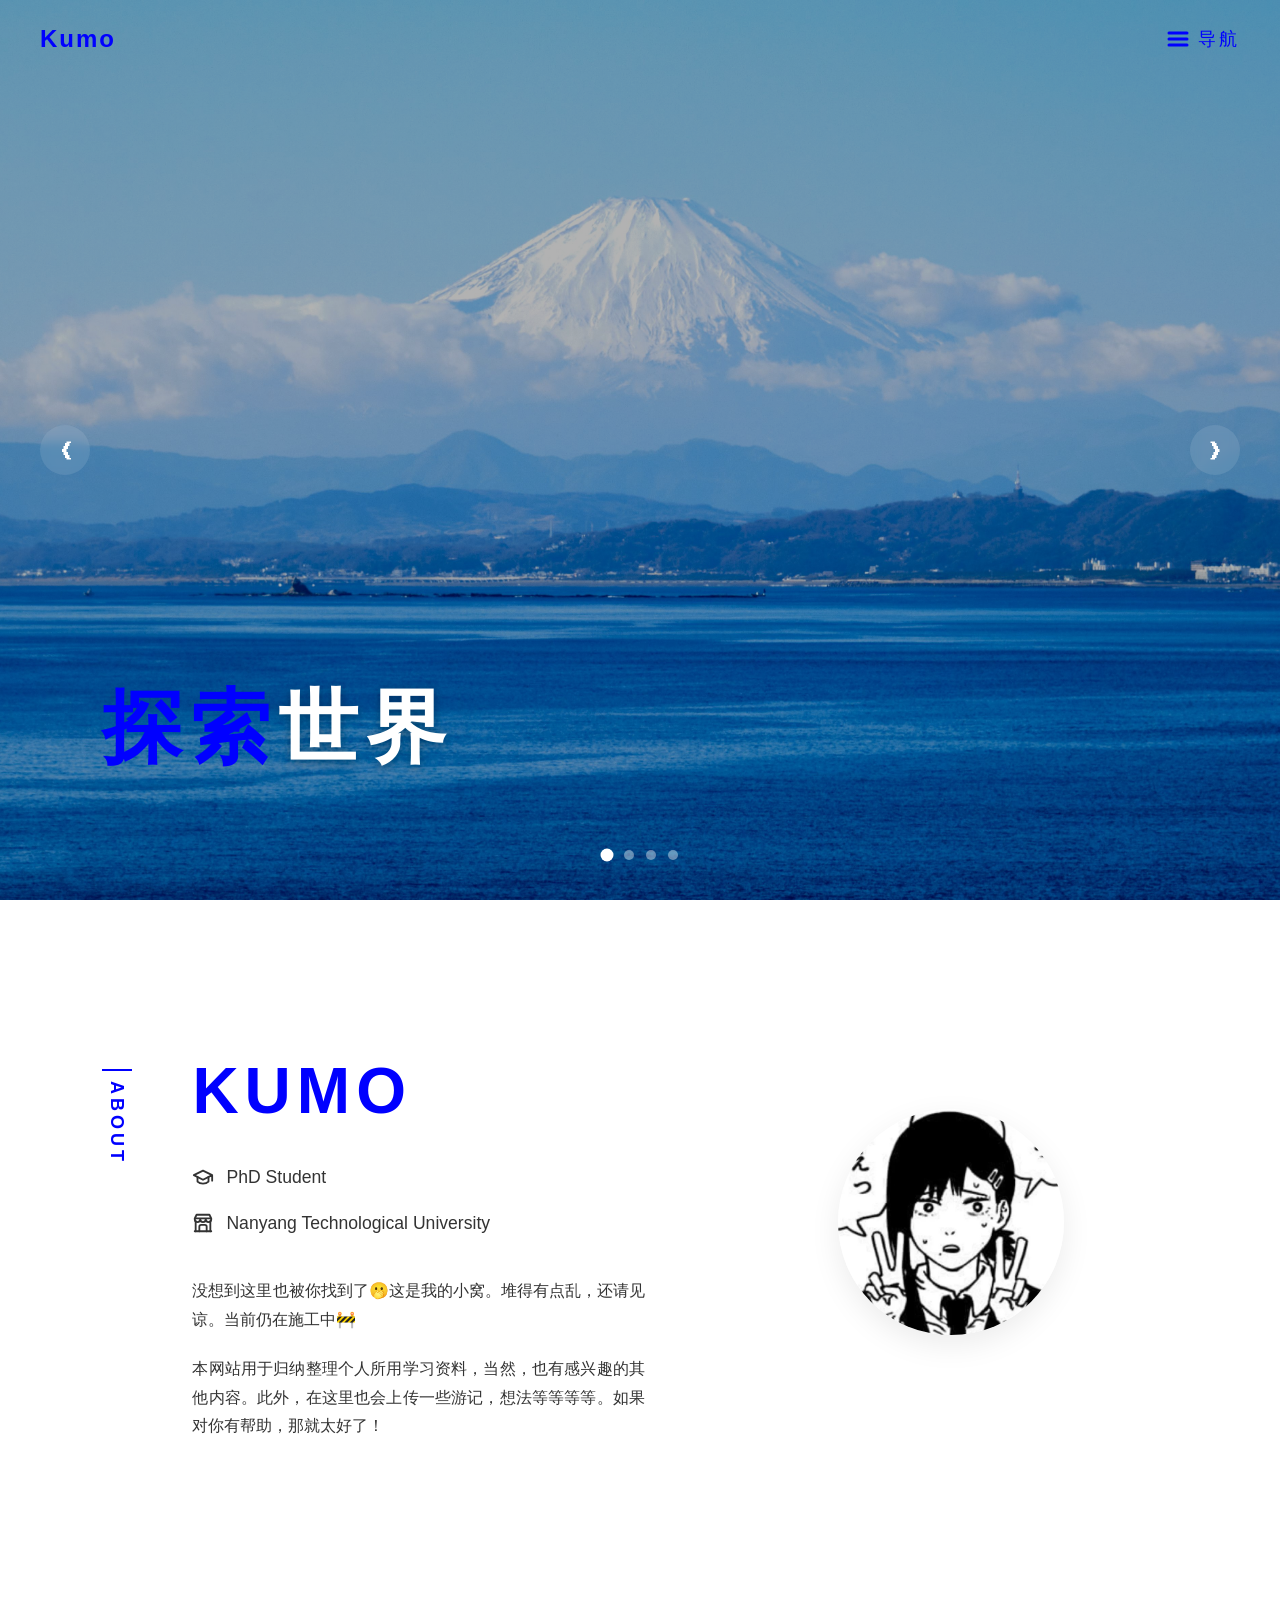
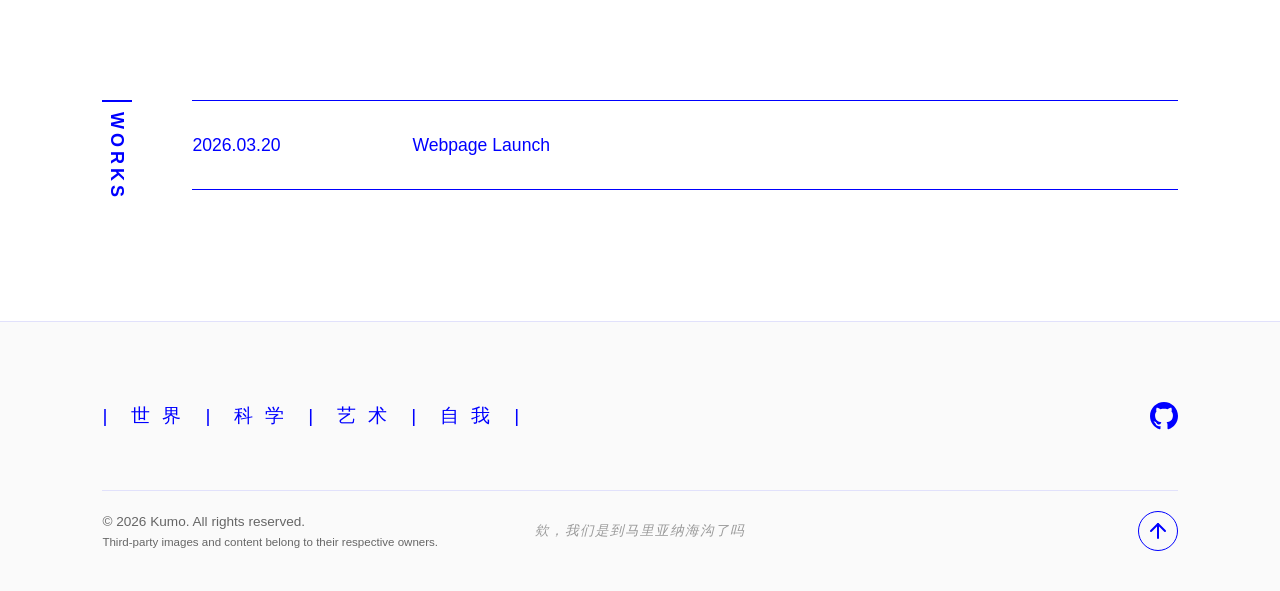
==== commit 168f3473: "Add files via upload" ====
--- a/index.html
+++ b/index.html
@@ -6,6 +6,7 @@
     <meta name="viewport" content="width=device-width, initial-scale=1.0">
     <link rel="icon" type="image/png" href="./images/index/star.png">
     <title>欢迎来到我的小窝</title>
+    <meta http-equiv="Content-Security-Policy" content="default-src 'self'; img-src 'self' data: https:; script-src 'self' 'unsafe-inline'; style-src 'self' 'unsafe-inline'; font-src 'self';">
     <style>
         /* 基础重置与全局样式 */
         @font-face {
@@ -1148,7 +1149,7 @@
                     <span class="pipe">|</span>
                 </div>
                 <div class="footer-social">
-                    <a href="https://github.com/KumoZYW" target="_blank" aria-label="GitHub">
+                    <a href="https://github.com/KumoZYW" target="_blank" rel="noopener noreferrer" aria-label="GitHub">
                         <svg width="28" height="28" viewBox="0 0 24 24" fill="currentColor">
                             <path
                                 d="M12 0c-6.626 0-12 5.373-12 12 0 5.302 3.438 9.8 8.207 11.387.599.111.793-.261.793-.577v-2.234c-3.338.726-4.033-1.416-4.033-1.416-.546-1.387-1.333-1.756-1.333-1.756-1.089-.745.083-.729.083-.729 1.205.084 1.839 1.237 1.839 1.237 1.07 1.834 2.807 1.304 3.492.997.107-.775.418-1.305.762-1.604-2.665-.305-5.467-1.334-5.467-5.931 0-1.311.469-2.381 1.236-3.221-.124-.303-.535-1.524.117-3.176 0 0 1.008-.322 3.301 1.23.957-.266 1.983-.399 3.003-.404 1.02.005 2.047.138 3.006.404 2.291-1.552 3.297-1.23 3.297-1.23.653 1.653.242 2.874.118 3.176.77.84 1.235 1.911 1.235 3.221 0 4.609-2.807 5.624-5.479 5.921.43.372.823 1.102.823 2.222v3.293c0 .319.192.694.801.576 4.765-1.589 8.199-6.086 8.199-11.386 0-6.627-5.373-12-12-12z" />
@@ -1208,7 +1209,7 @@
                 <a href="#about-module" class="about-link" onclick="closeMenu()">关于我</a>
 
                 <div class="contact-row">
-                    <span class="contact-text">联系我</span> <a href="https://github.com/KumoZYW" target="_blank"
+                    <span class="contact-text">联系我</span> <a href="https://github.com/KumoZYW" target="_blank" rel="noopener noreferrer"
                         class="github-icon" aria-label="GitHub">
                         <svg width="28" height="28" viewBox="0 0 24 24" fill="currentColor">
                             <path
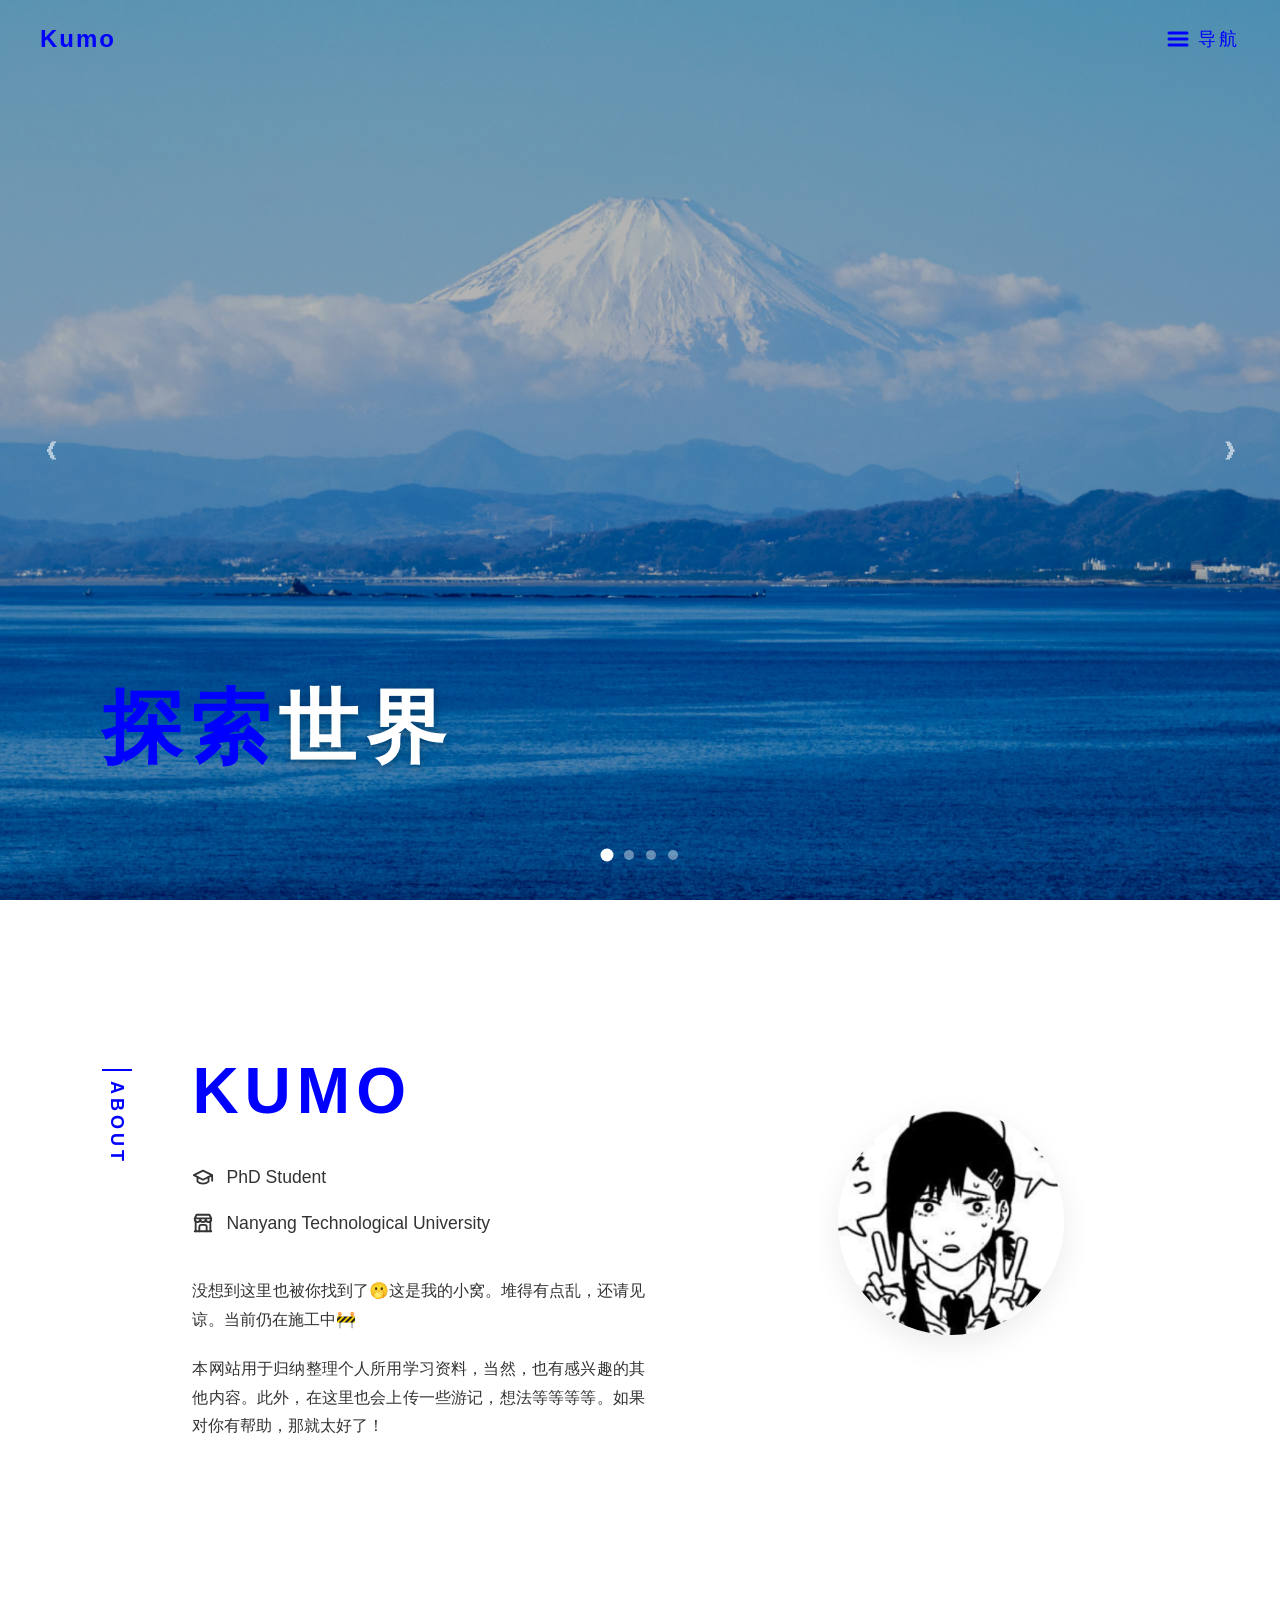
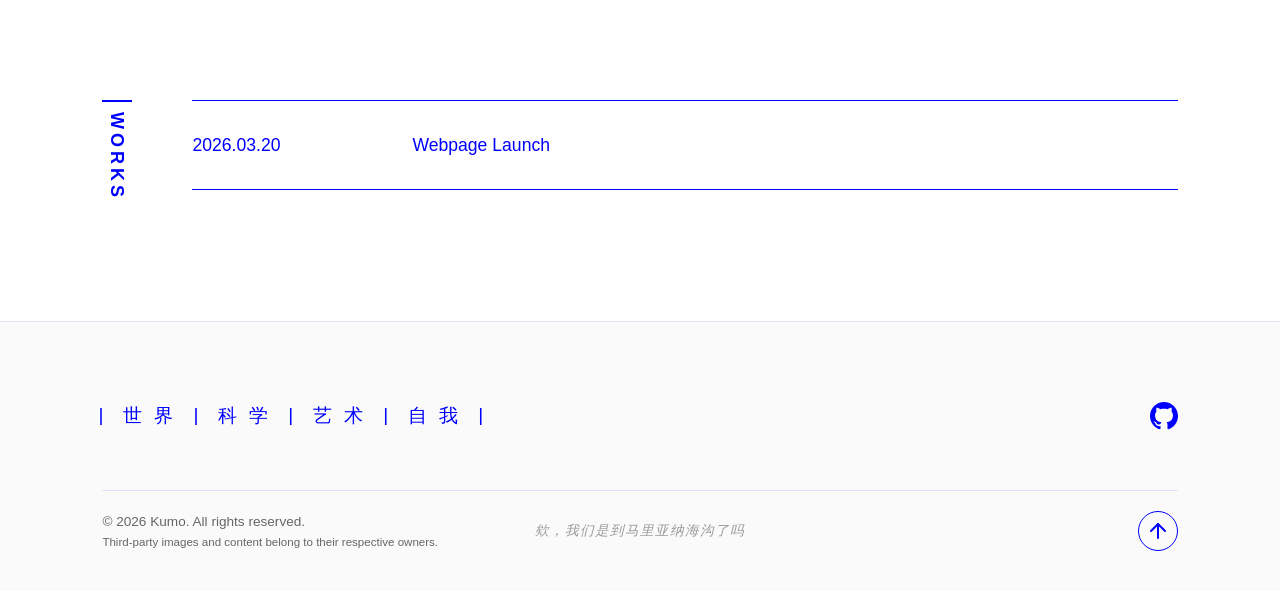
==== commit 03c925a7: "Add files via upload" ====
--- a/index.html
+++ b/index.html
@@ -6,7 +6,8 @@
     <meta name="viewport" content="width=device-width, initial-scale=1.0">
     <link rel="icon" type="image/png" href="./images/index/star.png">
     <title>欢迎来到我的小窝</title>
-    <meta http-equiv="Content-Security-Policy" content="default-src 'self'; img-src 'self' data: https:; script-src 'self' 'unsafe-inline'; style-src 'self' 'unsafe-inline'; font-src 'self';">
+    <meta http-equiv="Content-Security-Policy"
+        content="default-src 'self'; img-src 'self' data: https:; script-src 'self' 'unsafe-inline'; style-src 'self' 'unsafe-inline'; font-src 'self';">
     <style>
         /* 基础重置与全局样式 */
         @font-face {
@@ -278,19 +279,6 @@
             transition-delay: 1.2s;
         }
 
-        /* 移动端适配 */
-        @media (max-width: 960px) {
-            .menu-slogan {
-                top: auto;
-                bottom: 80px;
-                left: 40px;
-                transform: none;
-                font-size: 2rem;
-                gap: 5px;
-                /* 手机上两行字稍微凑近一点 */
-            }
-        }
-
         .menu-content {
             flex: 1;
             display: flex;
@@ -301,6 +289,25 @@
             padding-right: 40px;
             margin-top: 0vh;
             /* 调整顶部间距 */
+        }
+
+        @media (max-width: 960px) {
+            .menu-slogan {
+                top: auto;
+                bottom: 80px;
+                left: 30px;
+                transform: none;
+                font-size: 2rem;
+                gap: 5px;
+            }
+
+            .menu-content {
+                justify-content: flex-start;
+                /* 取消原来的垂直居中，改为整体靠上对齐 */
+                padding-top: 20%;
+                /* 控制距离顶部的距离 */
+                padding-left: 30%;
+            }
         }
 
         .nav-label {
@@ -455,33 +462,35 @@
         .carousel-arrow {
             position: absolute;
             top: 50%;
-            transform: translateY(-50%);
-            background: rgba(255, 255, 255, 0.1);
+            transform: translateY(-50%) scale(1);
+            background: transparent;
             color: white;
             border: none;
-            width: 50px;
-            height: 50px;
-            border-radius: 50%;
+            width: 60px;
+            height: 80px;
             font-size: 24px;
             cursor: pointer;
             z-index: 10;
-            transition: background 0.3s ease;
+            transition: all 0.3s ease;
             display: flex;
             justify-content: center;
             align-items: center;
-            backdrop-filter: blur(4px);
+            backdrop-filter: none;
+            opacity: 0.6;
         }
 
         .carousel-arrow:hover {
-            background: rgba(255, 255, 255, 0.4);
+            background: transparent;
+            opacity: 1;
+            transform: translateY(-50%) scale(1.15);
         }
 
         .arrow-left {
-            left: 40px;
+            left: 20px;
         }
 
         .arrow-right {
-            right: 40px;
+            right: 20px;
         }
 
         /* 底部指示点 */
@@ -659,6 +668,14 @@
 
         /* 响应式调整 */
         @media (max-width: 960px) {
+            .arrow-left {
+                left: 0px;
+            }
+
+            .arrow-right {
+                right: 0px;
+            }
+
             .about-container {
                 flex-direction: column;
                 gap: 40px;
@@ -874,60 +891,68 @@
             display: flex;
             align-items: center;
             gap: 0;
-            /* 设为 0，让蓝色色块精准起止于 | */
             font-size: 1.2rem;
             font-weight: 500;
+            position: relative;
+            /* 让内部的绝对定位以它为准 */
+            z-index: 1;
         }
 
         .footer-nav .pipe {
             color: #0000ff;
             font-weight: 300;
             margin: 0;
-            padding: 0;
+            margin: 0 -4px;
+            /* 负值抵消 a 标签左右的 padding，确保 | 紧贴文字 */
             line-height: 1;
             /* 取消默认行高的干扰，确保对齐 */
+            position: relative;
+            top: -1px;
+            /* 降低视觉高度 */
+            z-index: 2;
+            /* 保证在滑块之上 */
+            pointer-events: none;
+            /* 防止竖线干扰鼠标悬停检测 */
         }
 
         .footer-nav a {
             color: #0000ff;
             text-decoration: none;
-
             /*  控制 | 到文字的空隙。 */
-            padding: 4px 12px;
-
+            padding: 0px 12px 0px 24px;
             /* 增加词内部的字间距 */
             letter-spacing: 12px;
-
-            /* 为了视觉居中平衡，抵消掉 letter-spacing 在最后一个字右侧产生的额外宽度 */
-            text-indent: 12px;
-
             position: relative;
-            z-index: 1;
+            z-index: 2;
+            /* 确保链接在竖线之上，避免被遮挡 */
             transition: color 0.3s ease;
             line-height: 1;
             /* 强制行高，让色块高度和 | 严格等高 */
             display: inline-block;
-        }
-
-        .footer-nav a::before {
-            content: '';
+            white-space: nowrap;
+        }
+
+        .nav-slider {
             position: absolute;
             top: 0;
             left: 0;
-            width: 0;
             height: 100%;
             background-color: #0000ff;
-            z-index: -1;
-            /* 稍微调整了一下动画曲线，让填满的那一下看起来更有质感 */
-            transition: width 0.35s cubic-bezier(0.16, 1, 0.3, 1);
+            z-index: 0;
+            /* 放在底层，文字和竖线在它上面 */
+            opacity: 0;
+            /* 默认隐藏 */
+            pointer-events: none;
+            /* 防止滑块自己挡住鼠标事件 */
+
+            /* 位置和透明度都加上平滑过渡 */
+            transition: transform 0.35s cubic-bezier(0.16, 1, 0.3, 1),
+                width 0.35s cubic-bezier(0.16, 1, 0.3, 1),
+                opacity 0.3s ease;
         }
 
         .footer-nav a:hover {
             color: #ffffff;
-        }
-
-        .footer-nav a:hover::before {
-            width: 100%;
         }
 
         /* GitHub 图标 */
@@ -1001,6 +1026,12 @@
             .mariana-text {
                 position: static;
                 transform: none;
+            }
+
+            .footer-nav a {
+                letter-spacing: 8px;
+                /* 减小字间距，适应换行后的视觉效果 */
+                padding: 0 8px 0 16px;
             }
         }
     </style>
@@ -1138,6 +1169,7 @@
         <footer class="site-footer">
             <div class="footer-top">
                 <div class="footer-nav">
+                    <div class="nav-slider"></div>
                     <span class="pipe">|</span>
                     <a href="world.html">世界</a>
                     <span class="pipe">|</span>
@@ -1209,8 +1241,8 @@
                 <a href="#about-module" class="about-link" onclick="closeMenu()">关于我</a>
 
                 <div class="contact-row">
-                    <span class="contact-text">联系我</span> <a href="https://github.com/KumoZYW" target="_blank" rel="noopener noreferrer"
-                        class="github-icon" aria-label="GitHub">
+                    <span class="contact-text">联系我</span> <a href="https://github.com/KumoZYW" target="_blank"
+                        rel="noopener noreferrer" class="github-icon" aria-label="GitHub">
                         <svg width="28" height="28" viewBox="0 0 24 24" fill="currentColor">
                             <path
                                 d="M12 0c-6.626 0-12 5.373-12 12 0 5.302 3.438 9.8 8.207 11.387.599.111.793-.261.793-.577v-2.234c-3.338.726-4.033-1.416-4.033-1.416-.546-1.387-1.333-1.756-1.333-1.756-1.089-.745.083-.729.083-.729 1.205.084 1.839 1.237 1.839 1.237 1.07 1.834 2.807 1.304 3.492.997.107-.775.418-1.305.762-1.604-2.665-.305-5.467-1.334-5.467-5.931 0-1.311.469-2.381 1.236-3.221-.124-.303-.535-1.524.117-3.176 0 0 1.008-.322 3.301 1.23.957-.266 1.983-.399 3.003-.404 1.02.005 2.047.138 3.006.404 2.291-1.552 3.297-1.23 3.297-1.23.653 1.653.242 2.874.118 3.176.77.84 1.235 1.911 1.235 3.221 0 4.609-2.807 5.624-5.479 5.921.43.372.823 1.102.823 2.222v3.293c0 .319.192.694.801.576 4.765-1.589 8.199-6.086 8.199-11.386 0-6.627-5.373-12-12-12z" />
@@ -1334,6 +1366,73 @@
                 window.scrollTo({ top: 0, behavior: 'smooth' });
             });
         }
+
+        // ----------------------------------
+        // 底部导航栏平滑滑动动画
+        // ----------------------------------
+        const footerNav = document.querySelector('.footer-nav');
+        const navSlider = document.querySelector('.nav-slider');
+
+        // 增加一层安全判断，防止在某些没有 footer-nav 的页面报错
+        if (footerNav && navSlider) {
+            let isInsideNav = false; // 状态开关：记录鼠标是否已经在导航栏内部
+
+            // 封装一个隐藏滑块的函数，方便随时调用
+            function hideSlider() {
+                if (!isInsideNav) return;
+                navSlider.style.transition = 'width 0.35s cubic-bezier(0.16, 1, 0.3, 1)';
+                navSlider.style.width = '0px';
+                isInsideNav = false;
+
+                setTimeout(() => {
+                    if (!isInsideNav) {
+                        navSlider.style.opacity = '0';
+                    }
+                }, 350);
+            }
+
+            // 采用 mouseover 事件委托，实时侦测鼠标当前所在的子元素
+            footerNav.addEventListener('mouseover', (e) => {
+                // 寻找鼠标所在的、且【不是】disabled 的 <a> 标签
+                const targetLink = e.target.closest('a:not(.disabled-link)');
+
+                if (targetLink && footerNav.contains(targetLink)) {
+                    // --- 鼠标悬停在有效的选项上 ---
+                    const left = targetLink.offsetLeft;
+                    const top = targetLink.offsetTop;
+                    const width = targetLink.offsetWidth;
+                    const height = targetLink.offsetHeight;
+
+                    navSlider.style.opacity = '1';
+
+                    if (!isInsideNav) {
+                        // 初次进入导航区，从 0 伸展
+                        navSlider.style.transition = 'none';
+                        navSlider.style.transform = `translate(${left}px, ${top}px)`;
+                        navSlider.style.width = '0px';
+                        navSlider.style.height = `${height}px`;
+
+                        void navSlider.offsetWidth;
+
+                        navSlider.style.transition = 'width 0.35s cubic-bezier(0.16, 1, 0.3, 1)';
+                        navSlider.style.width = `${width}px`;
+
+                        isInsideNav = true;
+                    } else {
+                        // 相邻选项之间平移滑动
+                        navSlider.style.transition = 'transform 0.35s cubic-bezier(0.16, 1, 0.3, 1), width 0.35s cubic-bezier(0.16, 1, 0.3, 1)';
+                        navSlider.style.transform = `translate(${left}px, ${top}px)`;
+                        navSlider.style.width = `${width}px`;
+                    }
+                } else {
+                    // --- 鼠标滑动到了 disabled 选项、竖线 | 或者空白间隙上 ---
+                    hideSlider();
+                }
+            });
+
+            // --- 鼠标彻底离开底部导航区域 ---
+            footerNav.addEventListener('mouseleave', hideSlider);
+        }
     </script>
 </body>
 
